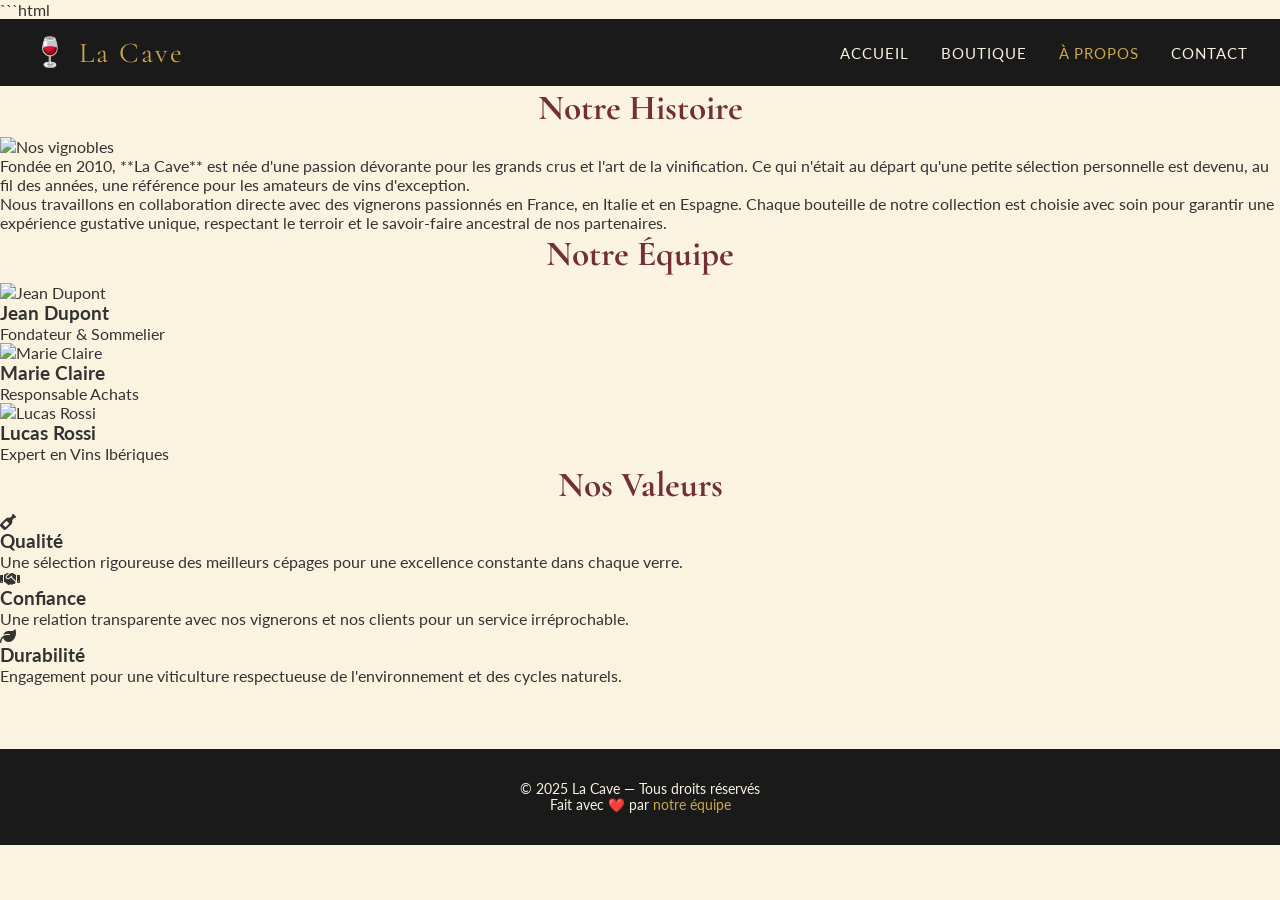
==== a-propos.html @ 6f0ad952 "Update a-propos.html  Ajout de la page A Propos" ====
```html
<!DOCTYPE html>
<html lang="fr">
<head>
    <meta charset="UTF-8">
    <meta name="viewport" content="width=device-width, initial-scale=1.0">
    <title>À Propos — La Cave</title>
    <!-- Polices Google Fonts -->
    <link href="https://fonts.googleapis.com/css2?family=Cormorant+Garamond:wght@400;700&family=Lato:wght@400;700&display=swap" rel="stylesheet">
    <!-- Font Awesome pour les icônes -->
    <link rel="stylesheet" href="https://cdnjs.cloudflare.com/ajax/libs/font-awesome/6.4.0/css/all.min.css">
    <!-- Fichier CSS principal -->
    <link rel="stylesheet" href="style.css">
</head>
<body>

    <!-- Barre de navigation (Identique à index.html) -->
    <nav>
        <div class="logo">🍷 La Cave</div>
        <ul>
            <li><a href="index.html">Accueil</a></li>
            <li><a href="shop.html">Boutique</a></li>
            <li><a href="a-propos.html" class="actif">À Propos</a></li>
            <li><a href="contact.html">Contact</a></li>
        </ul>
    </nav>

    <main>
        <!-- SECTION 1 : Notre Histoire -->
        <section class="histoire">
            <h2 class="titre-section">Notre Histoire</h2>
            <div class="histoire-contenu">
                <!-- Image de vigne ou cave (placeholder si non fournie par Membre 1) -->
                <img src="https://images.unsplash.com/photo-1506377247377-2a5b3b0ca7ef?auto=format&fit=crop&w=800&q=80" alt="Nos vignobles" class="image-histoire">
                
                <div class="texte-histoire">
                    <p>
                        Fondée en 2010, **La Cave** est née d'une passion dévorante pour les grands crus et l'art de la vinification. Ce qui n'était au départ qu'une petite sélection personnelle est devenu, au fil des années, une référence pour les amateurs de vins d'exception.
                    </p>
                    <p>
                        Nous travaillons en collaboration directe avec des vignerons passionnés en France, en Italie et en Espagne. Chaque bouteille de notre collection est choisie avec soin pour garantir une expérience gustative unique, respectant le terroir et le savoir-faire ancestral de nos partenaires.
                    </p>
                </div>
            </div>
        </section>

        <!-- SECTION 2 : Notre Équipe -->
        <section class="equipe">
            <h2 class="titre-section">Notre Équipe</h2>
            <div class="grille-equipe">
                <!-- Membre 1 -->
                <div class="carte-membre">
                    <img src="https://i.pravatar.cc/150?u=1" alt="Jean Dupont">
                    <h3>Jean Dupont</h3>
                    <p>Fondateur & Sommelier</p>
                </div>
                <!-- Membre 2 -->
                <div class="carte-membre">
                    <img src="https://i.pravatar.cc/150?u=2" alt="Marie Claire">
                    <h3>Marie Claire</h3>
                    <p>Responsable Achats</p>
                </div>
                <!-- Membre 3 -->
                <div class="carte-membre">
                    <img src="https://i.pravatar.cc/150?u=3" alt="Lucas Rossi">
                    <h3>Lucas Rossi</h3>
                    <p>Expert en Vins Ibériques</p>
                </div>
            </div>
        </section>

        <!-- SECTION 3 : Nos Valeurs -->
        <section class="valeurs">
            <h2 class="titre-section">Nos Valeurs</h2>
            <div class="grille-valeurs">
                <!-- Valeur 1 : Qualité -->
                <div class="carte-valeur">
                    <i class="fa-solid fa-wine-bottle"></i>
                    <h3>Qualité</h3>
                    <p>Une sélection rigoureuse des meilleurs cépages pour une excellence constante dans chaque verre.</p>
                </div>
                <!-- Valeur 2 : Confiance -->
                <div class="carte-valeur">
                    <i class="fa-solid fa-handshake"></i>
                    <h3>Confiance</h3>
                    <p>Une relation transparente avec nos vignerons et nos clients pour un service irréprochable.</p>
                </div>
                <!-- Valeur 3 : Durabilité -->
                <div class="carte-valeur">
                    <i class="fa-solid fa-leaf"></i>
                    <h3>Durabilité</h3>
                    <p>Engagement pour une viticulture respectueuse de l'environnement et des cycles naturels.</p>
                </div>
            </div>
        </section>
    </main>

    <!-- Pied de page (Identique à index.html) -->
    <footer>
        <p>&copy; 2025 La Cave — Tous droits réservés</p>
        <p>Fait avec ❤️ par <a href="a-propos.html">notre équipe</a></p>
    </footer>

    <!-- Script JS (si nécessaire pour des interactions globales) -->
    <script src="script.js"></script>
</body>
</html>
---- style.css ----
/* =============================================
   LA CAVE — Feuille de style principale
   Auteur : [Ton Nom] (Chef d'équipe)
   ============================================= */

@import url('https://fonts.googleapis.com/css2?family=Cormorant+Garamond:wght@400;600;700&family=Lato:wght@300;400&display=swap');

/* --- Variables globales --- */
:root {
  --couleur-principale : #722F37;  /* Bordeaux */
  --couleur-or         : #C9A84C;  /* Or */
  --couleur-creme      : #FAF3E0;  /* Crème */
  --couleur-sombre     : #1a1a1a;  /* Noir doux */
  --couleur-texte      : #333333;
  --police-titre       : 'Cormorant Garamond', serif;
  --police-corps       : 'Lato', sans-serif;
}

/* --- Réinitialisation --- */
* {
  margin: 0;
  padding: 0;
  box-sizing: border-box;
}

body {
  font-family: var(--police-corps);
  color: var(--couleur-texte);
  background-color: var(--couleur-creme);
}

a {
  text-decoration: none;
  color: inherit;
}

/* =============================================
   BARRE DE NAVIGATION
   ============================================= */
nav {
  background-color: var(--couleur-sombre);
  padding: 1rem 2rem;
  display: flex;
  justify-content: space-between;
  align-items: center;
  position: sticky;
  top: 0;
  z-index: 100;
}

nav .logo {
  font-family: var(--police-titre);
  font-size: 1.8rem;
  color: var(--couleur-or);
  letter-spacing: 2px;
}

nav ul {
  list-style: none;
  display: flex;
  gap: 2rem;
}

nav ul li a {
  color: var(--couleur-creme);
  font-size: 0.95rem;
  letter-spacing: 1px;
  text-transform: uppercase;
  transition: color 0.3s;
}

nav ul li a:hover,
nav ul li a.actif {
  color: var(--couleur-or);
}

/* =============================================
   PIED DE PAGE
   ============================================= */
footer {
  background-color: var(--couleur-sombre);
  color: var(--couleur-creme);
  text-align: center;
  padding: 2rem;
  margin-top: 4rem;
  font-size: 0.85rem;
}

footer a {
  color: var(--couleur-or);
}

/* =============================================
   BOUTONS
   ============================================= */
.btn-principal {
  background-color: var(--couleur-principale);
  color: var(--couleur-creme);
  padding: 0.75rem 2rem;
  border: none;
  font-family: var(--police-corps);
  font-size: 1rem;
  letter-spacing: 1px;
  cursor: pointer;
  transition: background-color 0.3s;
}

.btn-principal:hover {
  background-color: var(--couleur-or);
  color: var(--couleur-sombre);
}

/* =============================================
   TITRE DE SECTION
   ============================================= */
.titre-section {
  font-family: var(--police-titre);
  font-size: 2.2rem;
  color: var(--couleur-principale);
  text-align: center;
  margin-bottom: 0.5rem;
}

.sous-titre-section {
  text-align: center;
  color: #777;
  margin-bottom: 2.5rem;
  font-size: 0.95rem;
}
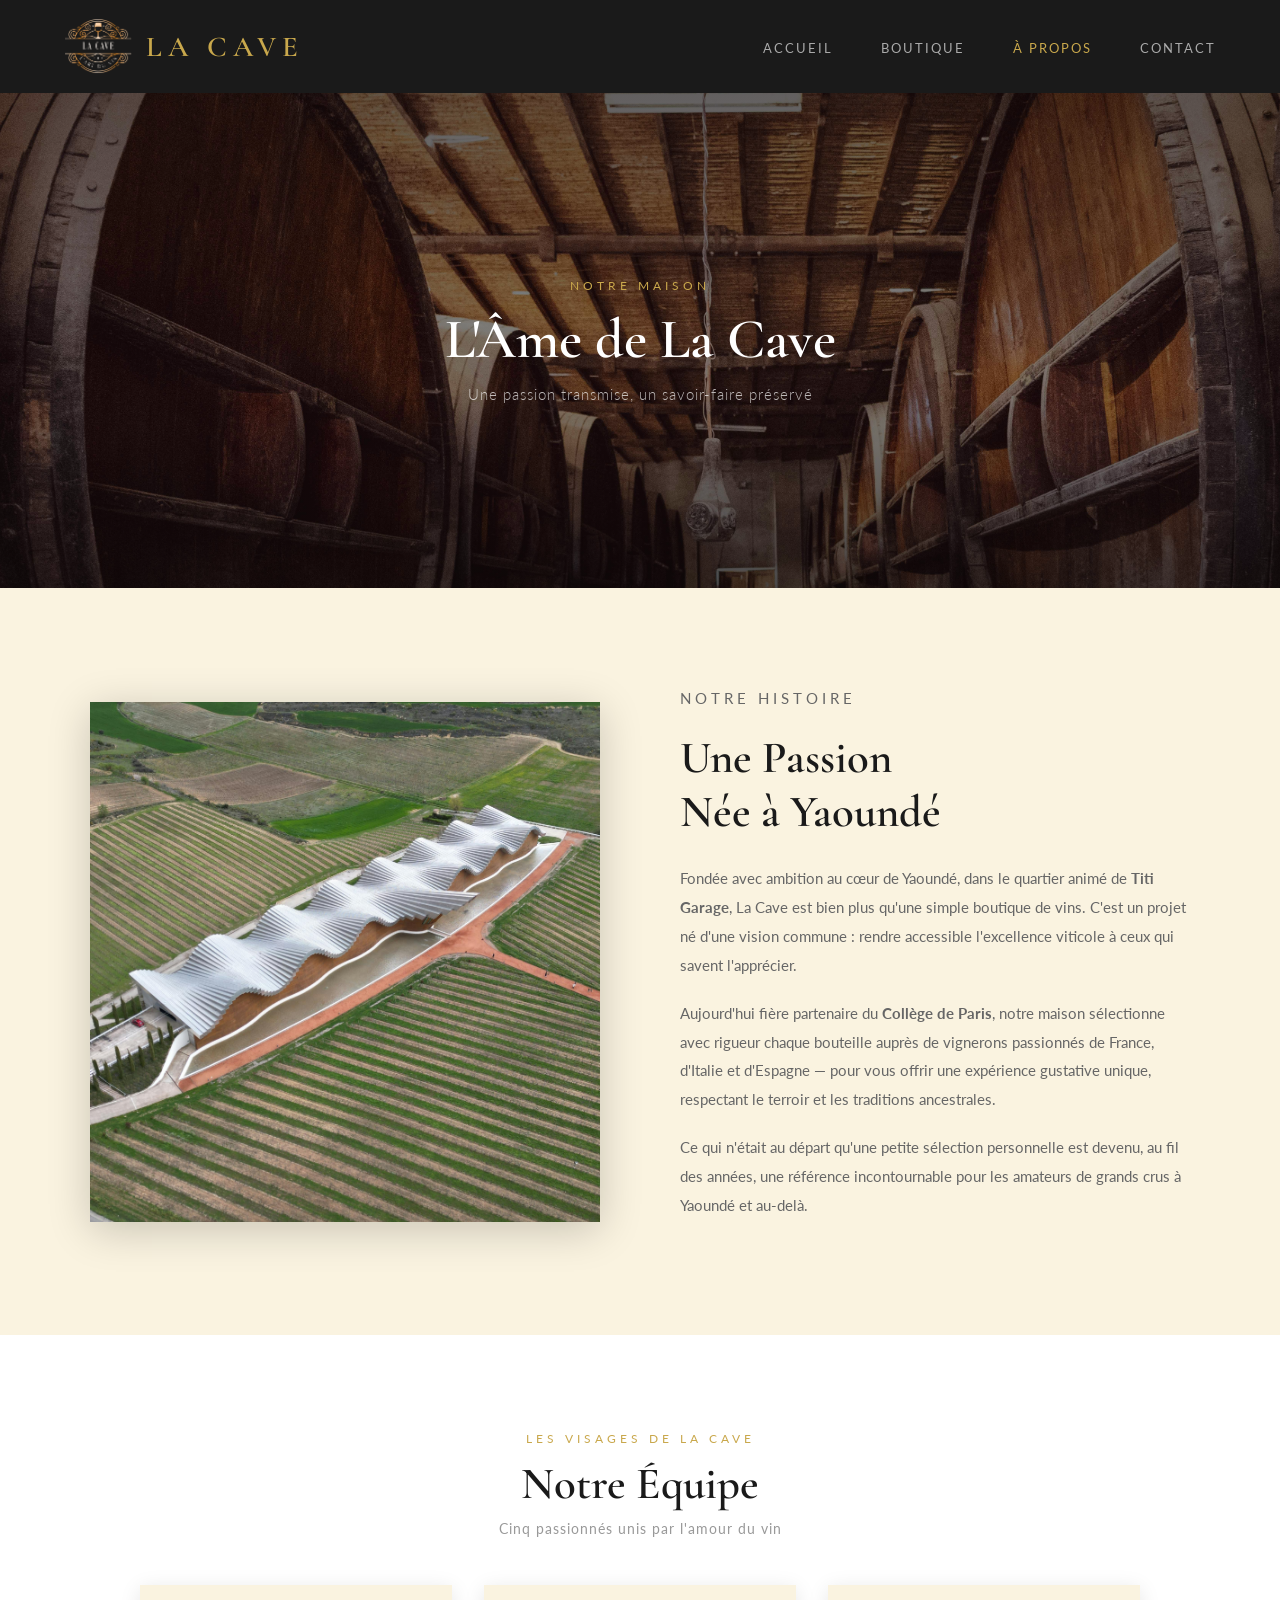
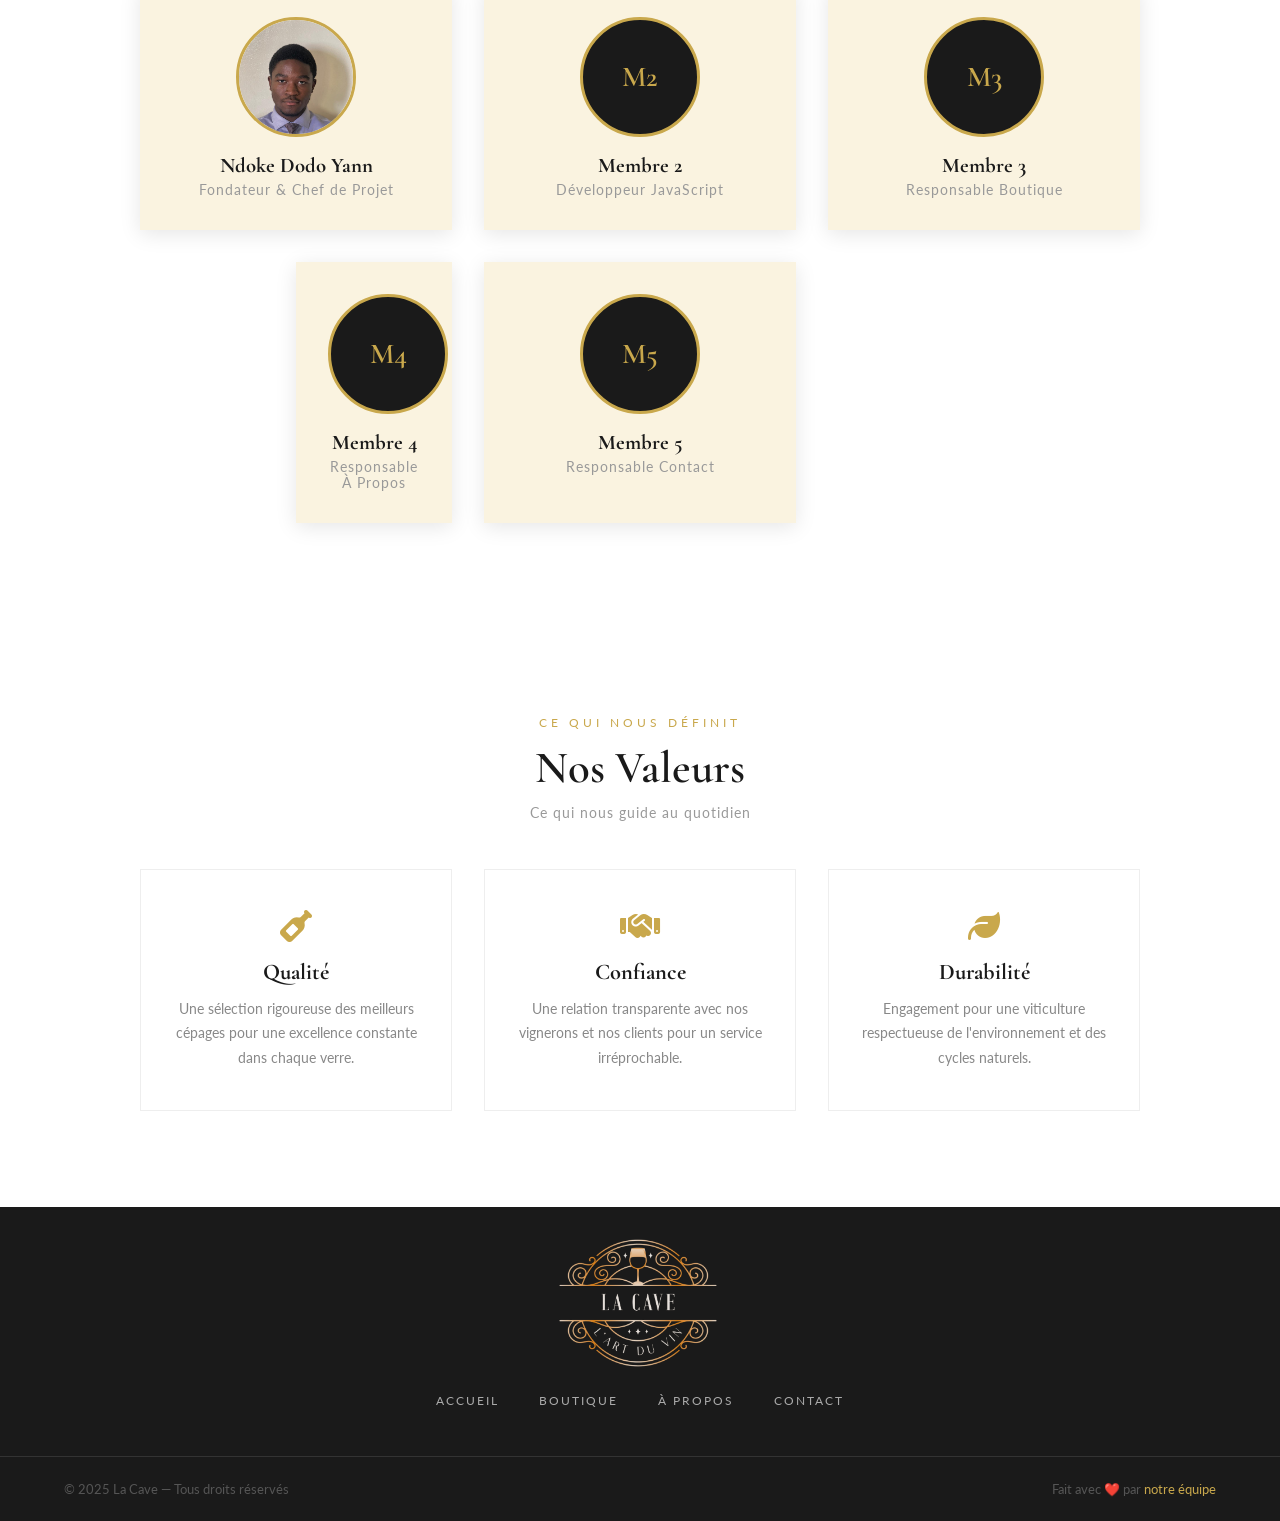
==== commit 8e7017a5: "fix: refonte complete de a-propos.html" ====
--- a/a-propos.html
+++ b/a-propos.html
@@ -1,107 +1,177 @@
-```html
 <!DOCTYPE html>
 <html lang="fr">
 <head>
-    <meta charset="UTF-8">
-    <meta name="viewport" content="width=device-width, initial-scale=1.0">
-    <title>À Propos — La Cave</title>
-    <!-- Polices Google Fonts -->
-    <link href="https://fonts.googleapis.com/css2?family=Cormorant+Garamond:wght@400;700&family=Lato:wght@400;700&display=swap" rel="stylesheet">
-    <!-- Font Awesome pour les icônes -->
-    <link rel="stylesheet" href="https://cdnjs.cloudflare.com/ajax/libs/font-awesome/6.4.0/css/all.min.css">
-    <!-- Fichier CSS principal -->
-    <link rel="stylesheet" href="style.css">
+  <meta charset="UTF-8" />
+  <meta name="viewport" content="width=device-width, initial-scale=1.0" />
+  <title>À Propos — La Cave</title>
+  <link rel="stylesheet" href="style.css" />
+  <link rel="stylesheet" href="https://cdnjs.cloudflare.com/ajax/libs/font-awesome/6.5.0/css/all.min.css" />
 </head>
 <body>
 
-    <!-- Barre de navigation (Identique à index.html) -->
-    <nav>
-        <div class="logo">🍷 La Cave</div>
-        <ul>
-            <li><a href="index.html">Accueil</a></li>
-            <li><a href="shop.html">Boutique</a></li>
-            <li><a href="a-propos.html" class="actif">À Propos</a></li>
-            <li><a href="contact.html">Contact</a></li>
-        </ul>
-    </nav>
+  <!-- ========== NAVIGATION ========== -->
+  <nav>
+    <a href="index.html" class="logo-nav">
+      <img src="images/logo-2.png" alt="La Cave" class="logo-img" />
+      <span class="logo-texte">LA CAVE</span>
+    </a>
+    <ul>
+      <li><a href="index.html">Accueil</a></li>
+      <li><a href="shop.html">Boutique</a></li>
+      <li><a href="a-propos.html" class="actif">À Propos</a></li>
+      <li><a href="contact.html">Contact</a></li>
+    </ul>
+  </nav>
 
-    <main>
-        <!-- SECTION 1 : Notre Histoire -->
-        <section class="histoire">
-            <h2 class="titre-section">Notre Histoire</h2>
-            <div class="histoire-contenu">
-                <!-- Image de vigne ou cave (placeholder si non fournie par Membre 1) -->
-                <img src="https://images.unsplash.com/photo-1506377247377-2a5b3b0ca7ef?auto=format&fit=crop&w=800&q=80" alt="Nos vignobles" class="image-histoire">
-                
-                <div class="texte-histoire">
-                    <p>
-                        Fondée en 2010, **La Cave** est née d'une passion dévorante pour les grands crus et l'art de la vinification. Ce qui n'était au départ qu'une petite sélection personnelle est devenu, au fil des années, une référence pour les amateurs de vins d'exception.
-                    </p>
-                    <p>
-                        Nous travaillons en collaboration directe avec des vignerons passionnés en France, en Italie et en Espagne. Chaque bouteille de notre collection est choisie avec soin pour garantir une expérience gustative unique, respectant le terroir et le savoir-faire ancestral de nos partenaires.
-                    </p>
-                </div>
-            </div>
-        </section>
+  <!-- ========== CONTENU PRINCIPAL ========== -->
+  <main>
 
-        <!-- SECTION 2 : Notre Équipe -->
-        <section class="equipe">
-            <h2 class="titre-section">Notre Équipe</h2>
-            <div class="grille-equipe">
-                <!-- Membre 1 -->
-                <div class="carte-membre">
-                    <img src="https://i.pravatar.cc/150?u=1" alt="Jean Dupont">
-                    <h3>Jean Dupont</h3>
-                    <p>Fondateur & Sommelier</p>
-                </div>
-                <!-- Membre 2 -->
-                <div class="carte-membre">
-                    <img src="https://i.pravatar.cc/150?u=2" alt="Marie Claire">
-                    <h3>Marie Claire</h3>
-                    <p>Responsable Achats</p>
-                </div>
-                <!-- Membre 3 -->
-                <div class="carte-membre">
-                    <img src="https://i.pravatar.cc/150?u=3" alt="Lucas Rossi">
-                    <h3>Lucas Rossi</h3>
-                    <p>Expert en Vins Ibériques</p>
-                </div>
-            </div>
-        </section>
+    <!-- ===== HERO BANNIÈRE — winery-1.jpg (tonneaux) ===== -->
+    <section class="apropos-hero">
+      <div class="apropos-hero-overlay"></div>
+      <div class="apropos-hero-contenu">
+        <p class="label-section">Notre Maison</p>
+        <h1 class="apropos-hero-titre">L'Âme de La Cave</h1>
+        <p class="apropos-hero-sous-titre">Une passion transmise, un savoir-faire préservé</p>
+      </div>
+    </section>
 
-        <!-- SECTION 3 : Nos Valeurs -->
-        <section class="valeurs">
-            <h2 class="titre-section">Nos Valeurs</h2>
-            <div class="grille-valeurs">
-                <!-- Valeur 1 : Qualité -->
-                <div class="carte-valeur">
-                    <i class="fa-solid fa-wine-bottle"></i>
-                    <h3>Qualité</h3>
-                    <p>Une sélection rigoureuse des meilleurs cépages pour une excellence constante dans chaque verre.</p>
-                </div>
-                <!-- Valeur 2 : Confiance -->
-                <div class="carte-valeur">
-                    <i class="fa-solid fa-handshake"></i>
-                    <h3>Confiance</h3>
-                    <p>Une relation transparente avec nos vignerons et nos clients pour un service irréprochable.</p>
-                </div>
-                <!-- Valeur 3 : Durabilité -->
-                <div class="carte-valeur">
-                    <i class="fa-solid fa-leaf"></i>
-                    <h3>Durabilité</h3>
-                    <p>Engagement pour une viticulture respectueuse de l'environnement et des cycles naturels.</p>
-                </div>
-            </div>
-        </section>
-    </main>
+    <!-- ===== SECTION NOTRE HISTOIRE ===== -->
+    <section class="histoire">
+      <div class="histoire-contenu">
 
-    <!-- Pied de page (Identique à index.html) -->
-    <footer>
-        <p>&copy; 2025 La Cave — Tous droits réservés</p>
-        <p>Fait avec ❤️ par <a href="a-propos.html">notre équipe</a></p>
-    </footer>
+        <div class="histoire-image-wrapper">
+          <img src="images/winery-2.jpg" alt="Notre cave à vins" class="image-histoire" />
+        </div>
 
-    <!-- Script JS (si nécessaire pour des interactions globales) -->
-    <script src="script.js"></script>
+        <div class="texte-histoire">
+          <p class="label-section" style="text-align:left;">Notre Histoire</p>
+          <h2 class="titre-section-gauche">Une Passion<br/>Née à Yaoundé</h2>
+          <p>
+            Fondée avec ambition au cœur de Yaoundé, dans le quartier animé de
+            <strong>Titi Garage</strong>, La Cave est bien plus qu'une simple boutique
+            de vins. C'est un projet né d'une vision commune : rendre accessible
+            l'excellence viticole à ceux qui savent l'apprécier.
+          </p>
+          <p>
+            Aujourd'hui fière partenaire du <strong>Collège de Paris</strong>, notre maison
+            sélectionne avec rigueur chaque bouteille auprès de vignerons passionnés
+            de France, d'Italie et d'Espagne — pour vous offrir une expérience
+            gustative unique, respectant le terroir et les traditions ancestrales.
+          </p>
+          <p>
+            Ce qui n'était au départ qu'une petite sélection personnelle est devenu,
+            au fil des années, une référence incontournable pour les amateurs de
+            grands crus à Yaoundé et au-delà.
+          </p>
+        </div>
+
+      </div>
+    </section>
+
+    <!-- ===== SECTION NOTRE ÉQUIPE ===== -->
+    <section class="equipe">
+      <p class="label-section">Les Visages de La Cave</p>
+      <h2 class="titre-section">Notre Équipe</h2>
+      <p class="sous-titre-section">Cinq passionnés unis par l'amour du vin</p>
+
+      <div class="grille-equipe-5">
+
+        <!-- Membre 1 — Photo réelle -->
+        <div class="carte-membre">
+          <div class="membre-photo-wrapper">
+            <img src="images/photo_1.jpeg" alt="Ndoke Dodo Yann" class="membre-photo" />
+          </div>
+          <h3>Ndoke Dodo Yann</h3>
+          <p>Fondateur &amp; Chef de Projet</p>
+        </div>
+
+        <!-- Membre 2 — Placeholder -->
+        <div class="carte-membre">
+          <div class="membre-photo-wrapper membre-placeholder">
+            <span class="membre-initiales">M2</span>
+          </div>
+          <h3>Membre 2</h3>
+          <p>Développeur JavaScript</p>
+        </div>
+
+        <!-- Membre 3 — Placeholder -->
+        <div class="carte-membre">
+          <div class="membre-photo-wrapper membre-placeholder">
+            <span class="membre-initiales">M3</span>
+          </div>
+          <h3>Membre 3</h3>
+          <p>Responsable Boutique</p>
+        </div>
+
+        <!-- Membre 4 — Placeholder -->
+        <div class="carte-membre">
+          <div class="membre-photo-wrapper membre-placeholder">
+            <span class="membre-initiales">M4</span>
+          </div>
+          <h3>Membre 4</h3>
+          <p>Responsable À Propos</p>
+        </div>
+
+        <!-- Membre 5 — Placeholder -->
+        <div class="carte-membre">
+          <div class="membre-photo-wrapper membre-placeholder">
+            <span class="membre-initiales">M5</span>
+          </div>
+          <h3>Membre 5</h3>
+          <p>Responsable Contact</p>
+        </div>
+
+      </div>
+    </section>
+
+    <!-- ===== SECTION NOS VALEURS ===== -->
+    <section class="valeurs">
+      <p class="label-section">Ce Qui Nous Définit</p>
+      <h2 class="titre-section">Nos Valeurs</h2>
+      <p class="sous-titre-section">Ce qui nous guide au quotidien</p>
+      <div class="grille-valeurs">
+
+        <div class="carte-valeur">
+          <i class="fa-solid fa-wine-bottle"></i>
+          <h3>Qualité</h3>
+          <p>Une sélection rigoureuse des meilleurs cépages pour une excellence constante dans chaque verre.</p>
+        </div>
+
+        <div class="carte-valeur">
+          <i class="fa-solid fa-handshake"></i>
+          <h3>Confiance</h3>
+          <p>Une relation transparente avec nos vignerons et nos clients pour un service irréprochable.</p>
+        </div>
+
+        <div class="carte-valeur">
+          <i class="fa-solid fa-leaf"></i>
+          <h3>Durabilité</h3>
+          <p>Engagement pour une viticulture respectueuse de l'environnement et des cycles naturels.</p>
+        </div>
+
+      </div>
+    </section>
+
+  </main>
+
+  <!-- ========== PIED DE PAGE ========== -->
+  <footer>
+    <div class="footer-contenu">
+      <img src="images/logo-2.png" alt="La Cave" class="footer-logo-img" />
+      <div class="footer-liens">
+        <a href="index.html">Accueil</a>
+        <a href="shop.html">Boutique</a>
+        <a href="a-propos.html">À Propos</a>
+        <a href="contact.html">Contact</a>
+      </div>
+    </div>
+    <div class="footer-bas">
+      <p>&copy; 2025 La Cave — Tous droits réservés</p>
+      <p>Fait avec ❤️ par <a href="a-propos.html">notre équipe</a></p>
+    </div>
+  </footer>
+
+  <script src="script.js"></script>
 </body>
 </html>
--- a/style.css
+++ b/style.css
@@ -1,22 +1,30 @@
 /* =============================================
    LA CAVE — Feuille de style principale
-   Auteur : [Ton Nom] (Chef d'équipe)
-   ============================================= */
-
-@import url('https://fonts.googleapis.com/css2?family=Cormorant+Garamond:wght@400;600;700&family=Lato:wght@300;400&display=swap');
-
-/* --- Variables globales --- */
+   Auteur : Membre 1 (Chef d'équipe)
+   ============================================= */
+
+@import url('https://fonts.googleapis.com/css2?family=Cormorant+Garamond:ital,wght@0,400;0,600;0,700;1,400&family=Lato:wght@300;400;700&display=swap');
+
+/* =============================================
+   VARIABLES GLOBALES
+   ============================================= */
 :root {
-  --couleur-principale : #722F37;  /* Bordeaux */
-  --couleur-or         : #C9A84C;  /* Or */
-  --couleur-creme      : #FAF3E0;  /* Crème */
-  --couleur-sombre     : #1a1a1a;  /* Noir doux */
+  --couleur-principale : #722F37;
+  --couleur-or         : #C9A84C;
+  --couleur-creme      : #FAF3E0;
+  --couleur-sombre     : #1a1a1a;
   --couleur-texte      : #333333;
+  --couleur-gris       : #f5f5f0;
   --police-titre       : 'Cormorant Garamond', serif;
   --police-corps       : 'Lato', sans-serif;
-}
-
-/* --- Réinitialisation --- */
+  --ombre              : 0 4px 20px rgba(0,0,0,0.1);
+  --ombre-forte        : 0 8px 40px rgba(0,0,0,0.2);
+  --transition         : all 0.3s ease;
+}
+
+/* =============================================
+   RÉINITIALISATION
+   ============================================= */
 * {
   margin: 0;
   padding: 0;
@@ -26,7 +34,8 @@
 body {
   font-family: var(--police-corps);
   color: var(--couleur-texte);
-  background-color: var(--couleur-creme);
+  background-color: #fff;
+  overflow-x: hidden;
 }
 
 a {
@@ -34,39 +43,63 @@
   color: inherit;
 }
 
+img {
+  max-width: 100%;
+  display: block;
+}
+
 /* =============================================
    BARRE DE NAVIGATION
    ============================================= */
 nav {
   background-color: var(--couleur-sombre);
-  padding: 1rem 2rem;
+  padding: 1.2rem 4rem;
   display: flex;
   justify-content: space-between;
   align-items: center;
   position: sticky;
   top: 0;
-  z-index: 100;
-}
-
-nav .logo {
+  z-index: 1000;
+}
+
+nav .logo-nav {
+  display: flex;
+  align-items: center;
+  gap: 0.75rem;
+  text-decoration: none;
+}
+
+nav .logo-img {
+  height: 55px;
+  width: auto;
+  transition: opacity 0.3s;
+}
+
+nav .logo-nav:hover .logo-img {
+  opacity: 0.85;
+}
+
+nav .logo-texte {
   font-family: var(--police-titre);
   font-size: 1.8rem;
   color: var(--couleur-or);
-  letter-spacing: 2px;
+  letter-spacing: 6px;
+  font-weight: 600;
 }
 
 nav ul {
   list-style: none;
   display: flex;
-  gap: 2rem;
+  gap: 3rem;
 }
 
 nav ul li a {
-  color: var(--couleur-creme);
-  font-size: 0.95rem;
-  letter-spacing: 1px;
-  text-transform: uppercase;
-  transition: color 0.3s;
+  color: #aaa;
+  font-size: 0.8rem;
+  letter-spacing: 2px;
+  text-transform: uppercase;
+  transition: var(--transition);
+  font-weight: 400;
 }
 
 nav ul li a:hover,
@@ -80,13 +113,46 @@
 footer {
   background-color: var(--couleur-sombre);
   color: var(--couleur-creme);
-  text-align: center;
-  padding: 2rem;
-  margin-top: 4rem;
-  font-size: 0.85rem;
-}
-
-footer a {
+  margin-top: 0;
+}
+
+.footer-contenu {
+  padding: 2rem 4rem 3rem;
+  display: flex;
+  flex-direction: column;
+  align-items: center;
+  gap: 1rem;
+  border-bottom: 1px solid #333;
+}
+
+.footer-liens {
+  display: flex;
+  gap: 2.5rem;
+  margin-top: 0.5rem;
+}
+
+.footer-liens a {
+  color: #aaa;
+  font-size: 0.75rem;
+  letter-spacing: 2px;
+  text-transform: uppercase;
+  transition: var(--transition);
+}
+
+.footer-liens a:hover {
+  color: var(--couleur-or);
+}
+
+.footer-bas {
+  padding: 1.5rem 4rem;
+  text-align: center;
+  font-size: 0.8rem;
+  color: #555;
+  display: flex;
+  justify-content: space-between;
+}
+
+.footer-bas a {
   color: var(--couleur-or);
 }
 
@@ -94,15 +160,17 @@
    BOUTONS
    ============================================= */
 .btn-principal {
+  display: inline-block;
   background-color: var(--couleur-principale);
   color: var(--couleur-creme);
-  padding: 0.75rem 2rem;
+  padding: 0.9rem 2.5rem;
   border: none;
   font-family: var(--police-corps);
-  font-size: 1rem;
-  letter-spacing: 1px;
+  font-size: 0.85rem;
+  letter-spacing: 2px;
+  text-transform: uppercase;
   cursor: pointer;
-  transition: background-color 0.3s;
+  transition: var(--transition);
 }
 
 .btn-principal:hover {
@@ -110,20 +178,718 @@
   color: var(--couleur-sombre);
 }
 
-/* =============================================
-   TITRE DE SECTION
-   ============================================= */
+.btn-contour {
+  display: inline-block;
+  background-color: transparent;
+  color: var(--couleur-principale);
+  padding: 0.9rem 2.5rem;
+  border: 1px solid var(--couleur-principale);
+  font-family: var(--police-corps);
+  font-size: 0.85rem;
+  letter-spacing: 2px;
+  text-transform: uppercase;
+  cursor: pointer;
+  transition: var(--transition);
+  margin-top: 1.5rem;
+}
+
+.btn-contour:hover {
+  background-color: var(--couleur-principale);
+  color: var(--couleur-creme);
+}
+
+.btn-carte {
+  display: inline-block;
+  background-color: transparent;
+  color: var(--couleur-principale);
+  font-size: 0.78rem;
+  letter-spacing: 1px;
+  text-transform: uppercase;
+  border-bottom: 1px solid var(--couleur-principale);
+  padding-bottom: 2px;
+  transition: var(--transition);
+}
+
+.btn-carte:hover {
+  color: var(--couleur-or);
+  border-color: var(--couleur-or);
+}
+
+/* =============================================
+   LABELS ET TITRES DE SECTION
+   ============================================= */
+.label-section {
+  font-size: 0.75rem;
+  letter-spacing: 4px;
+  text-transform: uppercase;
+  color: var(--couleur-or);
+  text-align: center;
+  display: block;
+  margin-bottom: 0.75rem;
+}
+
 .titre-section {
   font-family: var(--police-titre);
-  font-size: 2.2rem;
+  font-size: 2.8rem;
+  color: var(--couleur-sombre);
+  text-align: center;
+  margin-bottom: 0.5rem;
+  font-weight: 600;
+  line-height: 1.2;
+}
+
+.titre-section-gauche {
+  font-family: var(--police-titre);
+  font-size: 2.8rem;
+  color: var(--couleur-sombre);
+  text-align: left;
+  margin-bottom: 1.5rem;
+  font-weight: 600;
+  line-height: 1.2;
+}
+
+.sous-titre-section {
+  text-align: center;
+  color: #999;
+  margin-bottom: 3rem;
+  font-size: 0.9rem;
+  letter-spacing: 1px;
+}
+
+/* =============================================
+   SECTION HÉRO
+   ============================================= */
+/* Logo dans le héro */
+.hero-logo {
+  height: 180px;
+  width: auto;
+  margin: 0 auto 1.5rem;
+  filter: drop-shadow(0 0 30px rgba(201, 168, 76, 0.4));
+}
+
+/* Logo dans le footer */
+.footer-logo-img {
+  height: 130px;
+  width: auto;
+  margin: 0 auto;
+  opacity: 0.9;
+}
+
+.hero {
+  position: relative;
+  height: 100vh;
+  min-height: 600px;
+  background-image: url('images/vin-ledge-1.jpg');
+  background-size: cover;
+  background-position: center;
+  background-attachment: fixed;
+  display: flex;
+  align-items: center;
+  justify-content: center;
+}
+
+.hero-overlay {
+  position: absolute;
+  inset: 0;
+  background: linear-gradient(
+    to bottom,
+    rgba(10, 5, 5, 0.65) 0%,
+    rgba(10, 5, 5, 0.5) 60%,
+    rgba(10, 5, 5, 0.75) 100%
+  );
+}
+
+.hero-contenu {
+  position: relative;
+  z-index: 2;
+  text-align: center;
+  color: #fff;
+  max-width: 750px;
+  padding: 0 2rem;
+}
+
+.hero-label {
+  font-size: 0.75rem;
+  letter-spacing: 5px;
+  text-transform: uppercase;
+  color: var(--couleur-or);
+  margin-bottom: 1.5rem;
+}
+
+.hero-contenu h1 {
+  font-family: var(--police-titre);
+  font-size: 5rem;
+  font-weight: 600;
+  line-height: 1.1;
+  margin-bottom: 1.5rem;
+  color: #fff;
+}
+
+.hero-sous-titre {
+  font-size: 1rem;
+  color: rgba(255,255,255,0.75);
+  margin-bottom: 2.5rem;
+  line-height: 1.7;
+  font-weight: 300;
+  letter-spacing: 0.5px;
+}
+
+.hero-scroll {
+  position: absolute;
+  bottom: 2rem;
+  left: 50%;
+  transform: translateX(-50%);
+  z-index: 2;
+  color: rgba(255,255,255,0.4);
+  font-size: 1rem;
+  animation: rebondir 2s infinite;
+}
+
+@keyframes rebondir {
+  0%, 100% { transform: translateX(-50%) translateY(0); }
+  50%       { transform: translateX(-50%) translateY(8px); }
+}
+
+/* =============================================
+   SECTION VINS EN VEDETTE
+   ============================================= */
+.vins-vedette {
+  padding: 6rem 4rem;
+  background-color: var(--couleur-creme);
+}
+
+.grille-vins {
+  display: grid;
+  grid-template-columns: repeat(3, 1fr);
+  gap: 2rem;
+  max-width: 1200px;
+  margin: 0 auto;
+}
+
+.carte-vin {
+  background-color: #fff;
+  box-shadow: var(--ombre);
+  transition: var(--transition);
+  overflow: hidden;
+}
+
+.carte-vin:hover {
+  box-shadow: var(--ombre-forte);
+  transform: translateY(-6px);
+}
+
+.carte-vin-image {
+  width: 100%;
+  height: 280px;
+  overflow: hidden;
+}
+
+.carte-vin-image img {
+  width: 100%;
+  height: 100%;
+  object-fit: cover;
+  transition: transform 0.5s ease;
+}
+
+.carte-vin:hover .carte-vin-image img {
+  transform: scale(1.05);
+}
+
+.carte-vin-corps {
+  padding: 1.5rem;
+}
+
+.carte-categorie {
+  font-size: 0.7rem;
+  letter-spacing: 2px;
+  text-transform: uppercase;
+  padding: 0.25rem 0.75rem;
+  display: inline-block;
+  margin-bottom: 0.75rem;
+  font-weight: 700;
+}
+
+.carte-categorie.rouge {
+  background-color: #f5eaea;
   color: var(--couleur-principale);
-  text-align: center;
+}
+
+.carte-categorie.blanc {
+  background-color: #f5f3e8;
+  color: #8a7a30;
+}
+
+.carte-categorie.champagne {
+  background-color: #fdf5e0;
+  color: #a07c20;
+}
+
+.carte-vin-corps h3 {
+  font-family: var(--police-titre);
+  font-size: 1.4rem;
+  color: var(--couleur-sombre);
+  margin-bottom: 0.25rem;
+}
+
+.carte-vin-corps > p {
+  color: #999;
+  font-size: 0.85rem;
+  margin-bottom: 1rem;
+}
+
+.carte-bas {
+  display: flex;
+  justify-content: space-between;
+  align-items: center;
+  margin-top: 1rem;
+  padding-top: 1rem;
+  border-top: 1px solid #eee;
+}
+
+.prix {
+  font-family: var(--police-titre);
+  font-size: 1.3rem;
+  color: var(--couleur-principale);
+  font-weight: 600;
+}
+
+.voir-tout {
+  text-align: center;
+  margin-top: 3.5rem;
+}
+
+/* =============================================
+   SECTION HISTOIRE (split image + texte)
+   ============================================= */
+.section-histoire {
+  display: grid;
+  grid-template-columns: 1fr 1fr;
+  min-height: 600px;
+}
+
+.histoire-image {
+  overflow: hidden;
+}
+
+.histoire-image img {
+  width: 100%;
+  height: 100%;
+  object-fit: cover;
+  object-position: center;
+  transition: transform 0.8s ease;
+}
+
+.histoire-image:hover img {
+  transform: scale(1.03);
+}
+
+.histoire-texte {
+  background-color: var(--couleur-sombre);
+  padding: 5rem;
+  display: flex;
+  flex-direction: column;
+  justify-content: center;
+}
+
+.histoire-texte .label-section {
+  text-align: left;
+}
+
+.histoire-texte p {
+  color: #aaa;
+  line-height: 1.9;
+  font-size: 0.95rem;
+  margin-bottom: 1rem;
+}
+
+/* =============================================
+   SECTION CHIFFRES
+   ============================================= */
+.section-chiffres {
+  background-color: var(--couleur-principale);
+  padding: 4rem;
+  display: flex;
+  justify-content: center;
+  align-items: center;
+  gap: 0;
+}
+
+.chiffre-item {
+  display: flex;
+  flex-direction: column;
+  align-items: center;
+  gap: 0.5rem;
+  padding: 0 4rem;
+}
+
+.chiffre {
+  font-family: var(--police-titre);
+  font-size: 3rem;
+  color: var(--couleur-or);
+  font-weight: 700;
+}
+
+.chiffre-label {
+  font-size: 0.75rem;
+  letter-spacing: 2px;
+  text-transform: uppercase;
+  color: rgba(255,255,255,0.6);
+  text-align: center;
+}
+
+.chiffre-separateur {
+  width: 1px;
+  height: 60px;
+  background-color: rgba(255,255,255,0.2);
+}
+
+/* =============================================
+   PAGE BOUTIQUE — shop.html (Membre 3)
+   ============================================= */
+.boutique {
+  padding: 5rem 4rem;
+  background-color: var(--couleur-creme);
+  min-height: 80vh;
+}
+
+.filtres {
+  display: flex;
+  justify-content: center;
+  gap: 1rem;
+  margin-bottom: 3rem;
+  flex-wrap: wrap;
+}
+
+.btn-filtre {
+  background-color: transparent;
+  border: 1px solid #ccc;
+  color: var(--couleur-texte);
+  padding: 0.6rem 1.8rem;
+  font-family: var(--police-corps);
+  font-size: 0.78rem;
+  letter-spacing: 2px;
+  text-transform: uppercase;
+  cursor: pointer;
+  transition: var(--transition);
+}
+
+.btn-filtre:hover,
+.btn-filtre.actif-filtre {
+  background-color: var(--couleur-principale);
+  color: #fff;
+  border-color: var(--couleur-principale);
+}
+
+/* =============================================
+   PAGE À PROPOS — a-propos.html (Membre 4)
+   ============================================= */
+/* =============================================
+   PAGE À PROPOS — a-propos.html (Membre 4)
+   ============================================= */
+
+/* Hero bannière avec winery-1.jpg */
+.apropos-hero {
+  position: relative;
+  height: 55vh;
+  min-height: 400px;
+  background-image: url('images/winery-1.jpg');
+  background-size: cover;
+  background-position: center;
+  background-attachment: fixed;
+  display: flex;
+  align-items: center;
+  justify-content: center;
+}
+
+.apropos-hero-overlay {
+  position: absolute;
+  inset: 0;
+  background: linear-gradient(
+    to bottom,
+    rgba(10,5,5,0.6) 0%,
+    rgba(10,5,5,0.45) 60%,
+    rgba(10,5,5,0.7) 100%
+  );
+}
+
+.apropos-hero-contenu {
+  position: relative;
+  z-index: 2;
+  text-align: center;
+  color: #fff;
+}
+
+.apropos-hero-titre {
+  font-family: var(--police-titre);
+  font-size: 3.5rem;
+  font-weight: 600;
+  color: #fff;
+  margin: 0.5rem 0;
+}
+
+.apropos-hero-sous-titre {
+  color: rgba(255,255,255,0.7);
+  font-size: 0.95rem;
+  letter-spacing: 1px;
+  font-weight: 300;
+  margin-top: 0.75rem;
+}
+
+/* Section Histoire */
+.histoire {
+  padding: 6rem 4rem;
+  background-color: var(--couleur-creme);
+}
+
+.histoire-contenu {
+  display: grid;
+  grid-template-columns: 1fr 1fr;
+  gap: 5rem;
+  align-items: center;
+  max-width: 1100px;
+  margin: 0 auto;
+}
+
+.histoire-image-wrapper {
+  height: 520px;
+  overflow: hidden;
+  box-shadow: var(--ombre-forte);
+}
+
+.image-histoire {
+  width: 100%;
+  height: 100%;
+  object-fit: cover;
+  object-position: center;
+  transition: transform 0.8s ease;
+}
+
+.histoire-image-wrapper:hover .image-histoire {
+  transform: scale(1.04);
+}
+
+.texte-histoire p {
+  color: #666;
+  line-height: 1.9;
+  margin-bottom: 1.2rem;
+  font-size: 0.95rem;
+}
+
+/* Section Équipe */
+.equipe {
+  padding: 6rem 4rem;
+  background-color: #fff;
+}
+
+/* Grille 5 membres : 3 en haut, 2 centrés en bas */
+.grille-equipe-5 {
+  display: grid;
+  grid-template-columns: repeat(3, 1fr);
+  gap: 2rem;
+  max-width: 1000px;
+  margin: 0 auto;
+}
+
+.grille-equipe-5 .carte-membre:nth-child(4) {
+  grid-column: 1;
+  margin-left: 50%;
+}
+
+.grille-equipe-5 .carte-membre:nth-child(5) {
+  grid-column: 2;
+}
+
+/* Carte membre */
+.carte-membre {
+  background-color: var(--couleur-creme);
+  padding: 2rem;
+  text-align: center;
+  box-shadow: var(--ombre);
+  transition: var(--transition);
+}
+
+.carte-membre:hover {
+  transform: translateY(-5px);
+  box-shadow: var(--ombre-forte);
+}
+
+/* Wrapper commun photo/placeholder */
+.membre-photo-wrapper {
+  width: 120px;
+  height: 120px;
+  border-radius: 50%;
+  margin: 0 auto 1rem;
+  border: 3px solid var(--couleur-or);
+  overflow: hidden;
+  display: flex;
+  align-items: center;
+  justify-content: center;
+}
+
+/* Photo réelle */
+.membre-photo {
+  width: 100%;
+  height: 100%;
+  object-fit: cover;
+  object-position: center top;
+}
+
+/* Placeholder initiales */
+.membre-placeholder {
+  background-color: var(--couleur-sombre);
+}
+
+.membre-initiales {
+  font-family: var(--police-titre);
+  font-size: 1.8rem;
+  color: var(--couleur-or);
+  font-weight: 600;
+}
+
+.carte-membre h3 {
+  font-family: var(--police-titre);
+  font-size: 1.3rem;
+  color: var(--couleur-sombre);
+  margin-bottom: 0.25rem;
+}
+
+.carte-membre p {
+  color: #999;
+  font-size: 0.85rem;
+  letter-spacing: 1px;
+}
+
+.valeurs {
+  padding: 6rem 4rem;
+  background-color: #fff;
+}
+
+.grille-valeurs {
+  display: grid;
+  grid-template-columns: repeat(3, 1fr);
+  gap: 2rem;
+  max-width: 1000px;
+  margin: 0 auto;
+}
+
+.carte-valeur {
+  text-align: center;
+  padding: 2.5rem 2rem;
+  border: 1px solid #eee;
+  transition: var(--transition);
+}
+
+.carte-valeur:hover {
+  border-color: var(--couleur-or);
+  box-shadow: var(--ombre);
+}
+
+.carte-valeur i {
+  font-size: 2rem;
+  color: var(--couleur-or);
+  margin-bottom: 1rem;
+}
+
+.carte-valeur h3 {
+  font-family: var(--police-titre);
+  font-size: 1.4rem;
+  color: var(--couleur-sombre);
+  margin-bottom: 0.75rem;
+}
+
+.carte-valeur p {
+  color: #888;
+  font-size: 0.9rem;
+  line-height: 1.7;
+}
+
+/* =============================================
+   PAGE CONTACT — contact.html (Membre 5)
+   ============================================= */
+.contact {
+  padding: 6rem 4rem;
+  background-color: var(--couleur-creme);
+  min-height: 80vh;
+}
+
+.contact-contenu {
+  display: grid;
+  grid-template-columns: 1.5fr 1fr;
+  gap: 4rem;
+  max-width: 1100px;
+  margin: 0 auto;
+}
+
+.formulaire-contact {
+  background-color: #fff;
+  padding: 3rem;
+  box-shadow: var(--ombre);
+}
+
+.formulaire-contact h3 {
+  font-family: var(--police-titre);
+  font-size: 1.6rem;
+  color: var(--couleur-sombre);
+  margin-bottom: 2rem;
+}
+
+.champ {
+  margin-bottom: 1.5rem;
+}
+
+.champ label {
+  display: block;
+  font-size: 0.75rem;
+  letter-spacing: 2px;
+  text-transform: uppercase;
+  color: #888;
   margin-bottom: 0.5rem;
 }
 
-.sous-titre-section {
-  text-align: center;
-  color: #777;
-  margin-bottom: 2.5rem;
+.champ input,
+.champ textarea {
+  width: 100%;
+  padding: 0.85rem 1rem;
+  border: 1px solid #ddd;
+  font-family: var(--police-corps);
   font-size: 0.95rem;
+  color: var(--couleur-texte);
+  background-color: #fafafa;
+  transition: var(--transition);
+  outline: none;
+  resize: vertical;
+}
+
+.champ input:focus,
+.champ textarea:focus {
+  border-color: var(--couleur-principale);
+  background-color: #fff;
+}
+
+.infos-contact {
+  padding: 2rem 0;
+}
+
+.infos-contact h3 {
+  font-family: var(--police-titre);
+  font-size: 1.6rem;
+  color: var(--couleur-sombre);
+  margin-bottom: 2rem;
+}
+
+.info-item {
+  display: flex;
+  align-items: flex-start;
+  gap: 1rem;
+  margin-bottom: 1.5rem;
+  color: #666;
+  font-size: 0.95rem;
+  line-height: 1.6;
+}
+
+.info-item i {
+  color: var(--couleur-or);
+  font-size: 1.1rem;
+  margin-top: 3px;
+  min-width: 20px;
 }
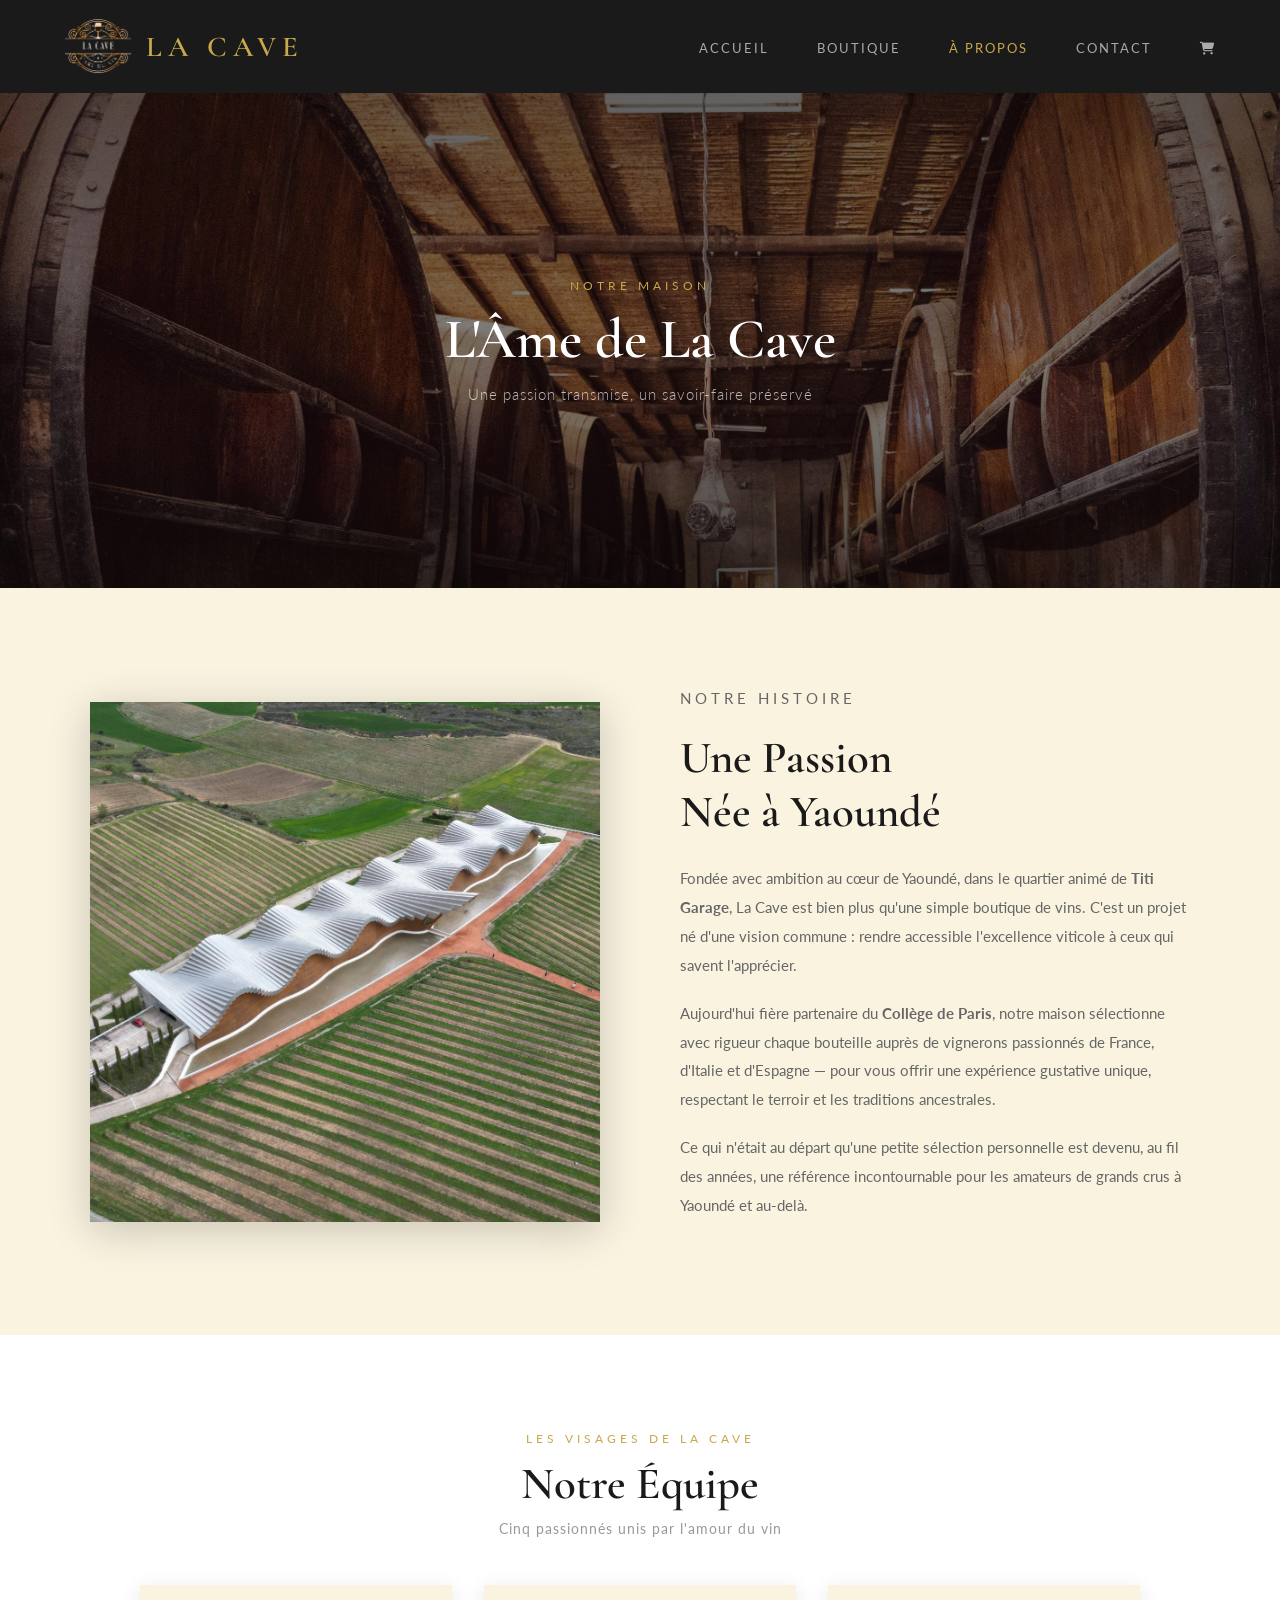
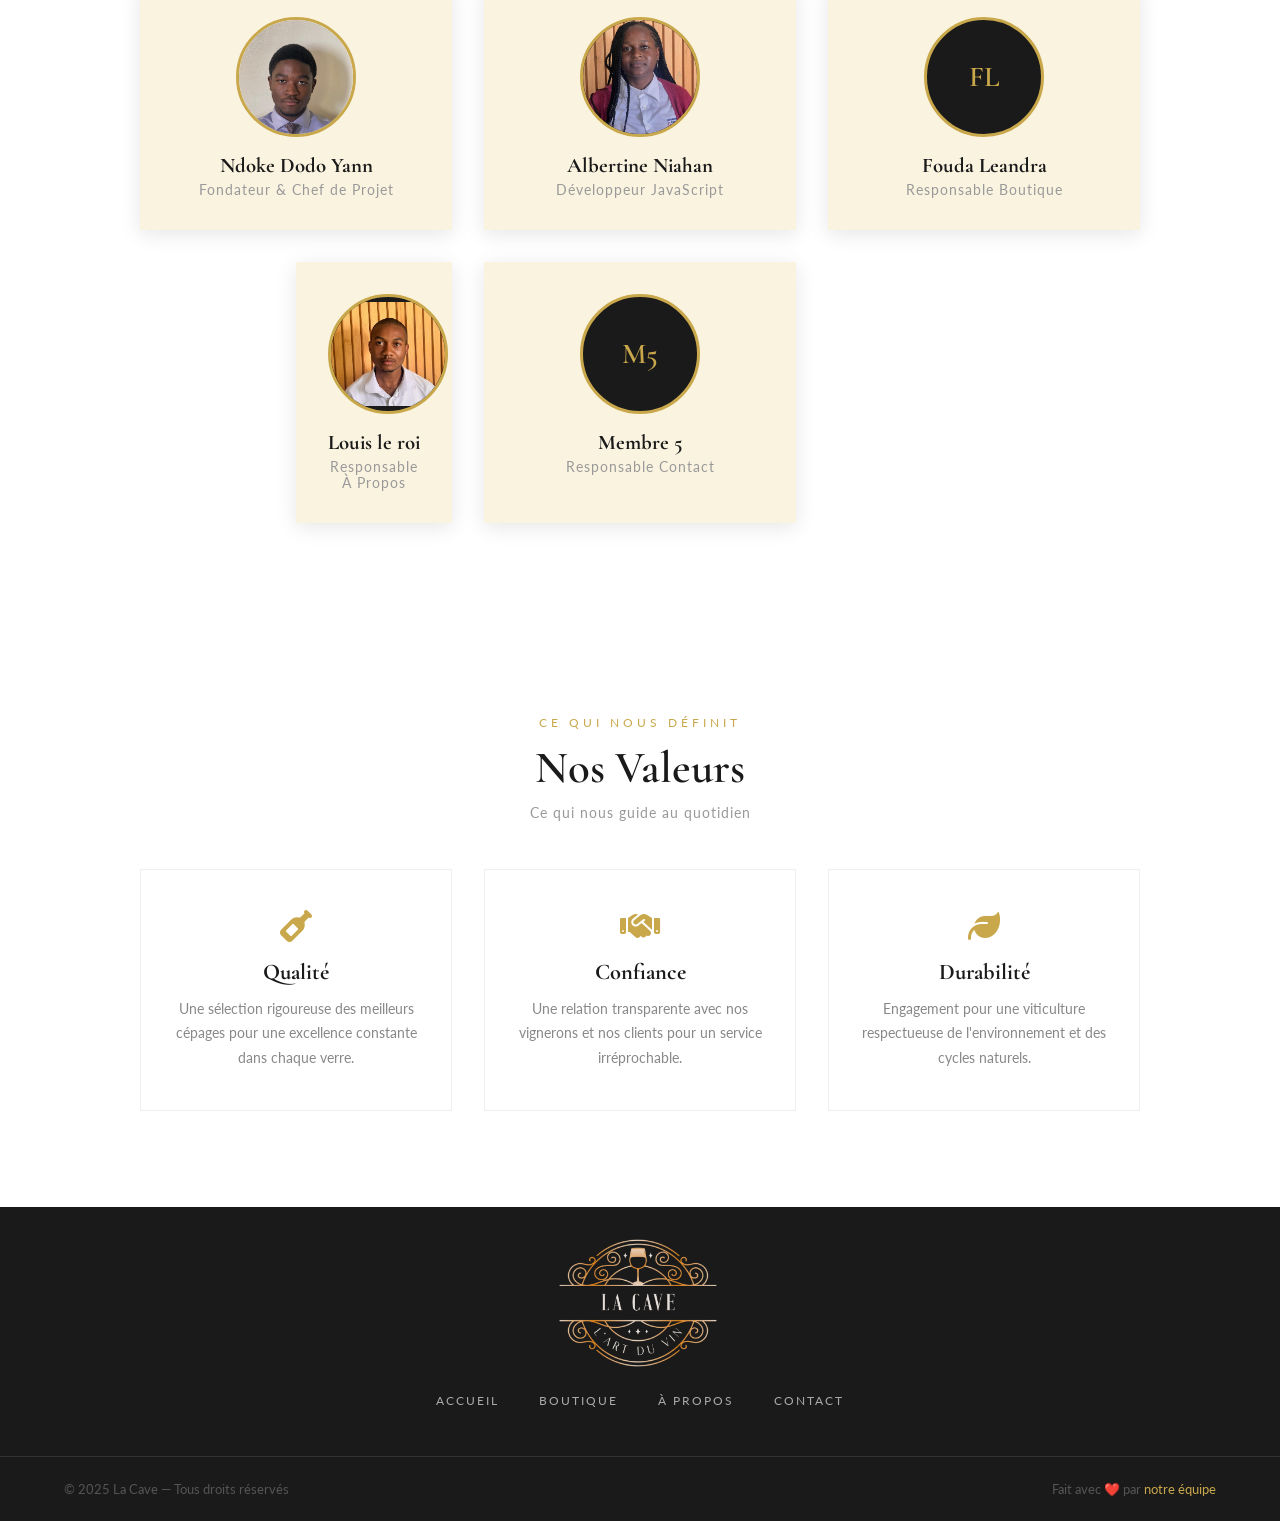
==== commit af0af578: "CSS added to shop.html cards popup, silent crash fix on card click, fixed bug on panier.html, update" ====
--- a/a-propos.html
+++ b/a-propos.html
@@ -20,6 +20,12 @@
       <li><a href="shop.html">Boutique</a></li>
       <li><a href="a-propos.html" class="actif">À Propos</a></li>
       <li><a href="contact.html">Contact</a></li>
+      <li>
+        <a href="panier.html">
+          <i class="fa-solid fa-cart-shopping"></i>
+          <span id="compteur-panier"></span>
+        </a>
+      </li>
     </ul>
   </nav>
 
@@ -89,27 +95,27 @@
         <!-- Membre 2 — Placeholder -->
         <div class="carte-membre">
           <div class="membre-photo-wrapper membre-placeholder">
-            <span class="membre-initiales">M2</span>
+            <img src="images/photo_3.jpeg" alt="">
           </div>
-          <h3>Membre 2</h3>
+          <h3>Albertine Niahan</h3>
           <p>Développeur JavaScript</p>
         </div>
 
         <!-- Membre 3 — Placeholder -->
         <div class="carte-membre">
           <div class="membre-photo-wrapper membre-placeholder">
-            <span class="membre-initiales">M3</span>
+            <span class="membre-initiales">FL</span>
           </div>
-          <h3>Membre 3</h3>
+          <h3>Fouda Leandra</h3>
           <p>Responsable Boutique</p>
         </div>
 
         <!-- Membre 4 — Placeholder -->
         <div class="carte-membre">
           <div class="membre-photo-wrapper membre-placeholder">
-            <span class="membre-initiales">M4</span>
+            <img src="images/photo_2.jpeg" alt="">
           </div>
-          <h3>Membre 4</h3>
+          <h3>Louis le roi</h3>
           <p>Responsable À Propos</p>
         </div>
 
--- a/style.css
+++ b/style.css
@@ -380,7 +380,7 @@
 
 .carte-vin-image {
   width: 100%;
-  height: 280px;
+  height: 360px;
   overflow: hidden;
 }
 
@@ -397,6 +397,7 @@
 
 .carte-vin-corps {
   padding: 1.5rem;
+  background-color: var(--couleur-principale);
 }
 
 .carte-categorie {
@@ -410,29 +411,29 @@
 }
 
 .carte-categorie.rouge {
-  background-color: #f5eaea;
-  color: var(--couleur-principale);
+  background-color: rgba(255,255,255,0.15);
+  color: #fff;
 }
 
 .carte-categorie.blanc {
-  background-color: #f5f3e8;
-  color: #8a7a30;
+  background-color: rgba(255,255,255,0.15);
+  color: #fff;
 }
 
 .carte-categorie.champagne {
-  background-color: #fdf5e0;
-  color: #a07c20;
+  background-color: rgba(255,255,255,0.15);
+  color: var(--couleur-or);
 }
 
 .carte-vin-corps h3 {
   font-family: var(--police-titre);
   font-size: 1.4rem;
-  color: var(--couleur-sombre);
+  color: #fff;
   margin-bottom: 0.25rem;
 }
 
 .carte-vin-corps > p {
-  color: #999;
+  color: rgba(255,255,255,0.65);
   font-size: 0.85rem;
   margin-bottom: 1rem;
 }
@@ -443,14 +444,34 @@
   align-items: center;
   margin-top: 1rem;
   padding-top: 1rem;
-  border-top: 1px solid #eee;
+  border-top: 1px solid rgba(255,255,255,0.2);
 }
 
 .prix {
   font-family: var(--police-titre);
   font-size: 1.3rem;
+  color: var(--couleur-or);
+  font-weight: 600;
+}
+
+.btn-carte {
+  display: inline-block;
+  background-color: var(--couleur-or);
+  color: var(--couleur-sombre);
+  font-size: 0.75rem;
+  font-weight: 700;
+  letter-spacing: 2px;
+  text-transform: uppercase;
+  border: none;
+  padding: 0.6rem 1.2rem;
+  cursor: pointer;
+  transition: var(--transition);
+  font-family: var(--police-corps);
+}
+
+.btn-carte:hover {
+  background-color: #fff;
   color: var(--couleur-principale);
-  font-weight: 600;
 }
 
 .voir-tout {
@@ -546,6 +567,54 @@
 /* =============================================
    PAGE BOUTIQUE — shop.html (Membre 3)
    ============================================= */
+/* Hero boutique */
+.boutique-hero {
+  position: relative;
+  height: 55vh;
+  min-height: 380px;
+  background-image: url('images/wine-cellar-1-crop.jpg');
+  background-size: cover;
+  background-position: center;
+  background-attachment: fixed;
+  display: flex;
+  align-items: center;
+  justify-content: center;
+}
+
+.boutique-hero-overlay {
+  position: absolute;
+  inset: 0;
+  background: linear-gradient(
+    to bottom,
+    rgba(10,5,5,0.6) 0%,
+    rgba(10,5,5,0.45) 60%,
+    rgba(10,5,5,0.7) 100%
+  );
+}
+
+.boutique-hero-contenu {
+  position: relative;
+  z-index: 2;
+  text-align: center;
+  color: #fff;
+}
+
+.boutique-hero-titre {
+  font-family: var(--police-titre);
+  font-size: 3.5rem;
+  font-weight: 600;
+  color: #fff;
+  margin: 0.5rem 0;
+}
+
+.boutique-hero-sous-titre {
+  color: rgba(255,255,255,0.7);
+  font-size: 0.95rem;
+  letter-spacing: 1px;
+  font-weight: 300;
+  margin-top: 0.75rem;
+}
+
 .boutique {
   padding: 5rem 4rem;
   background-color: var(--couleur-creme);
@@ -892,4 +961,423 @@
   font-size: 1.1rem;
   margin-top: 3px;
   min-width: 20px;
+}
+
+/* =============================================
+   MODAL VIN (shop.html) + MODAL BIO (a-propos.html)
+   ============================================= */
+
+/* Overlay commun aux deux modals */
+.modal-overlay {
+  display: none;
+  position: fixed;
+  inset: 0;
+  background-color: rgba(0, 0, 0, 0.75);
+  z-index: 2000;
+  align-items: center;
+  justify-content: center;
+  padding: 2rem;
+}
+
+.modal-overlay.actif {
+  display: flex;
+}
+
+/* Bouton fermer */
+.modal-fermer {
+  position: absolute;
+  top: 1rem;
+  right: 1rem;
+  background: transparent;
+  border: none;
+  color: #aaa;
+  font-size: 1.3rem;
+  cursor: pointer;
+  transition: var(--transition);
+  z-index: 10;
+}
+
+.modal-fermer:hover {
+  color: var(--couleur-principale);
+}
+
+/* ===== MODAL VIN ===== */
+.modal-contenu {
+  background-color: #fff;
+  max-width: 850px;
+  width: 100%;
+  position: relative;
+  overflow: hidden;
+  max-height: 90vh;
+}
+
+.modal-corps {
+  display: grid;
+  grid-template-columns: 1fr 1fr;
+}
+
+.modal-image {
+  height: 100%;
+  min-height: 450px;
+  overflow: hidden;
+}
+
+.modal-image img {
+  width: 100%;
+  height: 100%;
+  object-fit: cover;
+}
+
+.modal-infos {
+  padding: 3rem 2.5rem;
+  display: flex;
+  flex-direction: column;
+  justify-content: center;
+  gap: 0.75rem;
+  background-color: var(--couleur-creme);
+}
+
+.modal-infos h2 {
+  font-family: var(--police-titre);
+  font-size: 2rem;
+  color: var(--couleur-sombre);
+  line-height: 1.2;
+}
+
+.modal-sous-titre {
+  color: #999;
+  font-size: 0.85rem;
+  letter-spacing: 1px;
+}
+
+.modal-description {
+  color: #666;
+  font-size: 0.95rem;
+  line-height: 1.8;
+  border-top: 1px solid #e0d9c8;
+  padding-top: 1rem;
+  margin-top: 0.5rem;
+}
+
+.modal-pied {
+  display: flex;
+  justify-content: space-between;
+  align-items: center;
+  margin-top: 1rem;
+  padding-top: 1rem;
+  border-top: 1px solid #e0d9c8;
+}
+
+/* ===== POPUP PANIER (toast) ===== */
+.popup-panier {
+  position: fixed;
+  bottom: 2rem;
+  right: 2rem;
+  background-color: var(--couleur-sombre);
+  color: var(--couleur-creme);
+  padding: 1rem 1.5rem;
+  border-left: 3px solid var(--couleur-or);
+  display: flex;
+  align-items: center;
+  gap: 1.5rem;
+  z-index: 9999;
+  font-size: 0.85rem;
+  box-shadow: var(--ombre-forte);
+  animation: glisserEntree 0.3s ease;
+}
+
+@keyframes glisserEntree {
+  from { transform: translateX(100%); opacity: 0; }
+  to   { transform: translateX(0);    opacity: 1; }
+}
+
+.popup-panier a {
+  color: var(--couleur-or);
+  font-size: 0.78rem;
+  letter-spacing: 1px;
+  text-transform: uppercase;
+  border-bottom: 1px solid var(--couleur-or);
+  white-space: nowrap;
+}
+
+/* ===== PAGE PANIER ===== */
+.section-panier {
+  padding: 5rem 4rem;
+  background-color: var(--couleur-creme);
+  min-height: 80vh;
+}
+
+.panier-vide {
+  text-align: center;
+  padding: 4rem 0;
+  color: #999;
+}
+
+.panier-vide i {
+  font-size: 3rem;
+  color: var(--couleur-or);
+  margin-bottom: 1rem;
+  display: block;
+}
+
+.panier-vide p {
+  font-size: 1.1rem;
+  margin-bottom: 2rem;
+}
+
+.panier-article {
+  display: grid;
+  grid-template-columns: 80px 1fr auto auto auto;
+  align-items: center;
+  gap: 1.5rem;
+  background-color: #fff;
+  padding: 1.25rem;
+  margin-bottom: 1rem;
+  box-shadow: var(--ombre);
+}
+
+.panier-article-img {
+  width: 80px;
+  height: 80px;
+  object-fit: cover;
+}
+
+.panier-article-infos h3 {
+  font-family: var(--police-titre);
+  font-size: 1.15rem;
+  color: var(--couleur-sombre);
+  margin-bottom: 0.25rem;
+}
+
+.panier-article-infos p {
+  color: #999;
+  font-size: 0.85rem;
+}
+
+.panier-quantite {
+  display: flex;
+  align-items: center;
+  gap: 0.75rem;
+}
+
+.panier-quantite button {
+  width: 30px;
+  height: 30px;
+  border: 1px solid #ddd;
+  background: transparent;
+  font-size: 1.1rem;
+  cursor: pointer;
+  transition: var(--transition);
+  color: var(--couleur-texte);
+}
+
+.panier-quantite button:hover {
+  background-color: var(--couleur-principale);
+  color: #fff;
+  border-color: var(--couleur-principale);
+}
+
+.panier-quantite span {
+  font-family: var(--police-titre);
+  font-size: 1.2rem;
+  min-width: 20px;
+  text-align: center;
+}
+
+.panier-article-total {
+  font-family: var(--police-titre);
+  font-size: 1.2rem;
+  color: var(--couleur-principale);
+  font-weight: 600;
+  min-width: 120px;
+  text-align: right;
+}
+
+.panier-supprimer {
+  background: transparent;
+  border: none;
+  color: #ccc;
+  font-size: 1rem;
+  cursor: pointer;
+  transition: var(--transition);
+  padding: 0.5rem;
+}
+
+.panier-supprimer:hover {
+  color: var(--couleur-principale);
+}
+
+.panier-total-ligne {
+  display: flex;
+  justify-content: space-between;
+  align-items: center;
+  padding: 2rem 0;
+  border-top: 2px solid var(--couleur-or);
+  margin-top: 1rem;
+  font-size: 1.1rem;
+  font-weight: 700;
+  letter-spacing: 1px;
+  text-transform: uppercase;
+}
+
+.panier-total-ligne .prix {
+  font-size: 2rem;
+}
+
+.panier-boutons {
+  display: flex;
+  gap: 1rem;
+  justify-content: flex-end;
+  margin-top: 1.5rem;
+}
+
+/* Checkout */
+.paiement-options {
+  display: flex;
+  gap: 2rem;
+  margin: 1rem 0 1.5rem;
+  flex-wrap: wrap;
+}
+
+.paiement-options label {
+  display: flex;
+  align-items: center;
+  gap: 0.5rem;
+  cursor: pointer;
+  font-size: 0.95rem;
+  color: var(--couleur-texte);
+}
+
+#section-checkout {
+  margin-top: 3rem;
+  padding-top: 3rem;
+  border-top: 1px solid #ddd;
+  max-width: 700px;
+}
+
+#detail-paiement {
+  margin: 1rem 0;
+  padding: 1.5rem;
+  background-color: #fff;
+  border-left: 3px solid var(--couleur-or);
+}
+
+.commande-succes {
+  text-align: center;
+  padding: 4rem 2rem;
+  max-width: 600px;
+  margin: 0 auto;
+}
+
+.commande-succes i {
+  font-size: 4rem;
+  color: var(--couleur-or);
+  margin-bottom: 1rem;
+  display: block;
+}
+
+.commande-succes h2 {
+  font-family: var(--police-titre);
+  font-size: 2.5rem;
+  color: var(--couleur-sombre);
+  margin-bottom: 1rem;
+}
+
+.commande-succes p {
+  color: #666;
+  margin-bottom: 2rem;
+  line-height: 1.7;
+}
+
+/* ===== MODAL BIOGRAPHIE (a-propos.html) ===== */
+.bio-modal {
+  background-color: #fff;
+  max-width: 700px;
+  width: 100%;
+  position: relative;
+  overflow: hidden;
+}
+
+.bio-modal-corps {
+  display: grid;
+  grid-template-columns: 180px 1fr;
+  min-height: 350px;
+}
+
+.bio-photo-wrapper {
+  width: 180px;
+  height: 100%;
+  min-height: 350px;
+  background-color: var(--couleur-sombre);
+  display: flex;
+  align-items: center;
+  justify-content: center;
+  overflow: hidden;
+}
+
+.bio-photo {
+  width: 100%;
+  height: 100%;
+  object-fit: cover;
+  object-position: center top;
+}
+
+.bio-infos {
+  padding: 2.5rem;
+  background-color: var(--couleur-creme);
+  display: flex;
+  flex-direction: column;
+  gap: 0.5rem;
+}
+
+.bio-infos h2 {
+  font-family: var(--police-titre);
+  font-size: 1.8rem;
+  color: var(--couleur-sombre);
+}
+
+.bio-role {
+  color: var(--couleur-or);
+  font-size: 0.85rem;
+  letter-spacing: 2px;
+  text-transform: uppercase;
+}
+
+.bio-separateur {
+  border: none;
+  border-top: 1px solid #ddd;
+  margin: 0.75rem 0;
+}
+
+.bio-texte {
+  color: #666;
+  font-size: 0.9rem;
+  line-height: 1.8;
+}
+
+.bio-competences-section {
+  margin-top: 0.75rem;
+}
+
+.bio-competences-titre {
+  font-size: 0.75rem;
+  letter-spacing: 2px;
+  text-transform: uppercase;
+  color: #aaa;
+  margin-bottom: 0.5rem;
+}
+
+.bio-competences-liste {
+  display: flex;
+  flex-wrap: wrap;
+  gap: 0.5rem;
+}
+
+.badge-competence {
+  background-color: var(--couleur-sombre);
+  color: var(--couleur-or);
+  font-size: 0.72rem;
+  letter-spacing: 1px;
+  padding: 0.3rem 0.75rem;
+  text-transform: uppercase;
 }
